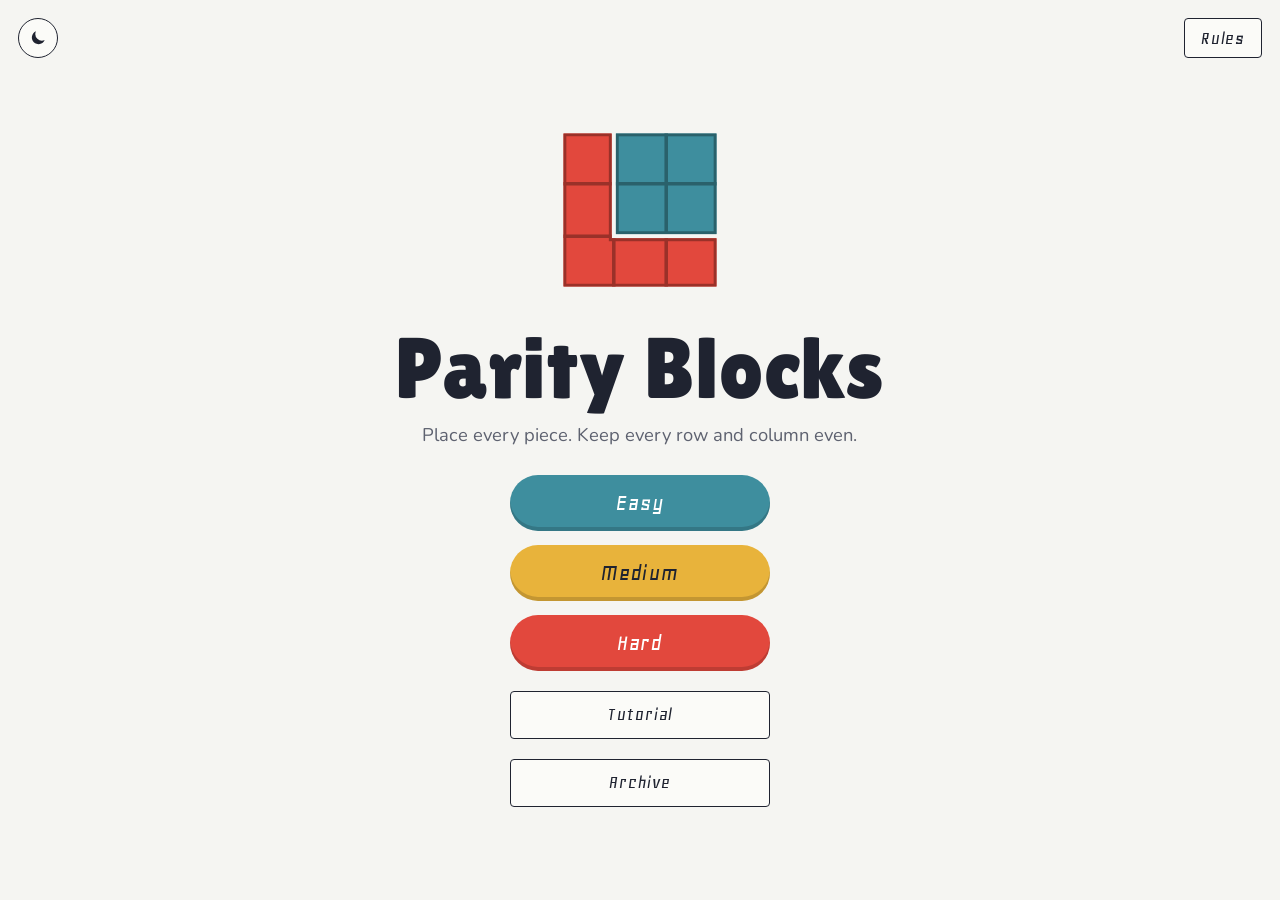
==== index.html @ cb3d7ec6 "Front page: V-and-square logo, Lilita One title, teal/gold/vermilion rounded level buttons, square s" ====
<!DOCTYPE html>
<!--
  ═══════════════════════════════════════════════════════════════════════
  PARITY BLOCKS: SPLASH SCREEN
  ═══════════════════════════════════════════════════════════════════════

  EDIT GUIDE: search this file for these tags to find each kind of setting:

    [FONTS]        typefaces, sizes, weights        (font link in <head> + CSS)
    [COLORS]       every color on the page          (CSS :root block)
    [POSITIONING]  layout, spacing, sizes, placement (CSS :root block + rules)
    [IMAGES]       logo, favicon, background image  (<head>, CSS, <body>)
    [CONTENT]      tagline, button labels           (<body>; rules text is in rules.js)
    [BEHAVIOR]     what the difficulty buttons do   (<script>)

  The old puzzle sandbox (admin tool) now lives in sandbox.html.
  ═══════════════════════════════════════════════════════════════════════
-->
<html lang="en">
<head>
<meta charset="UTF-8">
<meta name="viewport" content="width=device-width, initial-scale=1.0">
<title>Parity Blocks</title>

<!-- [IMAGES] Browser-tab icon. Point href at any .svg / .png / .ico in assets/. -->
<link rel="icon" type="image/svg+xml" href="assets/logo.svg">

<!-- Light / dark mode: first, so the page never flashes the wrong colors -->
<script src="theme.js"></script>

<!-- [FONTS] Step 1 of 2: load the fonts from Google Fonts.
     To change fonts: pick new ones at https://fonts.google.com, copy their
     "family=" part into this URL, then update --font-display / --font-body
     in the :root block below (step 2). Delete this <link> entirely if you
     only want system fonts. -->
<link rel="preconnect" href="https://fonts.googleapis.com">
<link rel="preconnect" href="https://fonts.gstatic.com" crossorigin>
<link href="https://fonts.googleapis.com/css2?family=Geo&family=Lilita+One&family=Nunito:wght@400;600;700&display=swap" rel="stylesheet">

<!-- Rules popup + Rules button styles (shared with play.html) -->
<link rel="stylesheet" href="rules.css">

<style>
  /* [FONTS] Locally hosted font for the title/logo text.
     To swap it: drop a new .ttf/.otf/.woff2 in the project, change the
     url() below, and (optionally) rename font-family here and in
     --font-logo. The variable font covers every weight from 400 to 700. */
  @font-face {
    font-family: 'Pixelify Sans';
    src: url('Pixelify_Sans/PixelifySans-VariableFont_wght.ttf') format('truetype');
    font-weight: 400 700;
    font-display: swap;
  }

  :root {
    /* ─────────────────────────────────────────────────────────────
       [FONTS] Step 2 of 2: which font is used where.
       The first name must match a family loaded in the <link> above;
       the names after it are fallbacks if that font fails to load.
       ───────────────────────────────────────────────────────────── */
    --font-logo:    'Lilita One', 'Segoe UI', sans-serif; /* "Parity Blocks" title (user's pick, 2026-11-02:
                                                            "Warm and friendly"). Before: 'Geo' (then set
                                                            --title-boldness to 0.045em and the title's
                                                            letter-spacing to 0.05em) */
    --font-display: 'Geo', 'Segoe UI', sans-serif;       /* buttons (kept Geo, user's choice) */
    --font-body:    'Nunito', 'Segoe UI', sans-serif;    /* notices (rules popup fonts: rules.css) */
    --font-tagline: 'Nunito', 'Segoe UI', sans-serif;    /* subheader under the title */

    /* [FONTS] Sizes. clamp(min, preferred, max) scales with screen width. */
    --title-size:   clamp(2.16rem, 10.08vw, 5.4rem);
    /* Extra thickness for the title: an outline in the letters' own color.
       0 = normal (Lilita One is bold already); Geo needed 0.045em. */
    --title-boldness: 0;
    --tagline-size: clamp(0.95rem, 2.6vw, 1.15rem);
    --button-size:  1.5rem;    /* Geo runs small, so these are larger than usual */

    /* [FONTS] Weights (must be a weight listed in the font <link>).
       Geo only comes in 400 (regular); anything higher gets a fake,
       browser-smeared bold. Raise these only if you switch fonts. */
    --title-weight:  400;
    --button-weight: 400;

    /* ─────────────────────────────────────────────────────────────
       [COLORS] Every color on the page is set here.
       Change a value once and it updates everywhere it's used.
       ───────────────────────────────────────────────────────────── */
    /* "Woodblock" (user's pick, 2026-11-02): paper page, ink text. Level
       buttons ("Warm and friendly", also the user's pick): rounded, in
       asagi teal, gold and vermilion, the same three colors as the
       🟦 🟨 🟥 in a shared result (play.html, Share).
       Same palette as game.css. Dark mode: html.dark below. */
    --color-bg:          #F5F5F2;   /* page background (paper) */
    --color-title:       #1F2330;   /* "Parity Blocks" heading (ink) */
    --color-text:        #1F2330;   /* main text */
    --color-text-dim:    #5E6270;   /* tagline, secondary text */

    --color-easy:        #3E8E9E;   /* Easy button (asagi teal) */
    --color-medium:      #E8B33B;   /* Medium button (gold) */
    --color-hard:        #E2483D;   /* Hard button (vermilion) */
    --color-easy-text:   #FFFFFF;   /* the label on each */
    --color-medium-text: #1F2330;
    --color-hard-text:   #FFFFFF;
    --color-button-line: #1F2330;   /* the fine ink border on buttons */
    --color-key-edge:    rgba(0, 0, 0, 0.14);   /* the soft shade along a button's bottom */

    --color-panel:       #FBFBF8;   /* "coming soon" notice, Archive background */
    --color-panel-border:#DCDDD6;   /* their outline */
    --color-focus:       #2B4C7E;   /* keyboard-focus ring on buttons (indigo) */
    --color-overlay:     rgba(31, 35, 48, 0.45);

    /* ─────────────────────────────────────────────────────────────
       [POSITIONING] Sizes and spacing.
       ───────────────────────────────────────────────────────────── */
    --logo-size:       clamp(110px, 26vw, 170px);  /* logo width & height */
    --stack-gap:       28px;    /* space between logo, title block, buttons */
    --button-width:    260px;   /* width of each difficulty button */
    --button-height:   56px;    /* height of each difficulty button */
    --button-gap:      14px;    /* space between the three buttons */
    --button-radius:   999px;   /* corner roundness (0 = square, 999px = pill) */

    --rules-top:       18px;    /* Rules button distance from top edge */
    --rules-right:     18px;    /* Rules button distance from right edge */


    /* [IMAGES] Optional full-page background image.
       e.g. url('assets/background.jpg'). Leave as none for a plain color. */
    --bg-image: none;
  }
  /* [COLORS] Dark mode (theme.js; the button is in the Rules popup, next
     to Large text). The level buttons keep their colors. */
  html.dark {
    --color-bg:          #12151D;
    --color-title:       #EDEAE3;
    --color-text:        #EDEAE3;
    --color-text-dim:    #A3A6B0;
    --color-button-line: #EDEAE3;
    --color-key-edge:    rgba(0, 0, 0, 0.3);
    --color-panel:       #181C26;
    --color-panel-border:#2C3240;
    --color-focus:       #8FA9D6;
    --color-overlay:     rgba(0, 0, 0, 0.6);
  }

  * { box-sizing: border-box; margin: 0; padding: 0; }
  html, body { height: 100%; }

  body {
    font-family: var(--font-body);
    color: var(--color-text);
    background-color: var(--color-bg);
    /* [IMAGES] Optional background image. Change background-size to
       `contain` or a fixed size if needed. */
    background-image: var(--bg-image);
    background-size: cover;
    background-position: center;
    background-repeat: no-repeat;
  }

  /* ── [POSITIONING] Main column ──────────────────────────────────
     Everything (logo, title, buttons) is stacked in one centered column.
       • justify-content: vertical placement.
           center     = middle of screen (current)
           flex-start = top   (add padding-top to push down)
           flex-end   = bottom
       • align-items: horizontal placement (center / flex-start / flex-end).
       • To reorder elements, move them in the HTML or set `order:` on them. */
  .splash {
    min-height: 100%;
    display: flex;
    flex-direction: column;
    justify-content: center;
    align-items: center;
    gap: var(--stack-gap);
    padding: 72px 16px 40px;     /* top / sides / bottom breathing room */
    text-align: center;
  }

  /* [IMAGES] [POSITIONING] Logo image size. Its file is set in the <img> tag. */
  .logo {
    width: var(--logo-size);
    height: var(--logo-size);
    object-fit: contain;
    display: block;
  }

  /* [FONTS] Title text */
  .title {
    font-family: var(--font-logo);
    font-size: var(--title-size);
    font-weight: var(--title-weight);
    color: var(--color-title);
    -webkit-text-stroke: var(--title-boldness) currentColor;
    paint-order: stroke fill;
    letter-spacing: 0.01em;      /* (Geo needed 0.05em so its thickened letters didn't touch) */
    line-height: 1.05;
  }

  /* [FONTS] Tagline under the title */
  .tagline {
    margin-top: 8px;               /* [POSITIONING] gap between title and tagline */
    font-family: var(--font-tagline);
    font-size: var(--tagline-size);
    color: var(--color-text-dim);
  }

  /* ── [POSITIONING] Difficulty buttons ───────────────────────────
     flex-direction: column = stacked vertically (current).
     Change to `row` (and add flex-wrap: wrap) to lay them side by side. */
  .difficulty {
    display: flex;
    flex-direction: column;
    gap: var(--button-gap);
    width: 100%;
    max-width: var(--button-width);
  }

  .difficulty-btn {
    height: var(--button-height);
    border: none;
    border-radius: var(--button-radius);
    font-family: var(--font-display);          /* [FONTS] */
    font-size: var(--button-size);             /* [FONTS] */
    font-weight: var(--button-weight);         /* [FONTS] */
    letter-spacing: 0.04em;
    cursor: pointer;
    box-shadow: inset 0 -4px 0 rgba(0, 0, 0, 0.16);   /* a soft darker band along the bottom */
    transition: transform 0.1s, box-shadow 0.1s, filter 0.15s;
  }
  .difficulty-btn:hover  { filter: brightness(1.05); transform: translateY(-1px); }
  .difficulty-btn:active { transform: translateY(1px); box-shadow: inset 0 -1px 0 rgba(0, 0, 0, 0.16); }

  /* [COLORS] Per-difficulty button colors (values live in :root) */
  .difficulty-btn[data-difficulty="easy"]   { background: var(--color-easy);   color: var(--color-easy-text); }
  .difficulty-btn[data-difficulty="medium"] { background: var(--color-medium); color: var(--color-medium-text); }
  .difficulty-btn[data-difficulty="hard"]   { background: var(--color-hard);   color: var(--color-hard-text); }

  /* ── [POSITIONING] Rules (top-right) and Tutorial (bottom) buttons ──
     Their look (colors, font) comes from .rules-btn in rules.css.
     Rules: pinned to the top-right corner. Tutorial: under the
     difficulty buttons, same width as them. */
  .rules-top {
    position: fixed;
    top: var(--rules-top);
    right: var(--rules-right);
    z-index: 10;
  }
  .theme-top {                     /* the dark mode button, mirroring Rules */
    position: fixed;
    top: var(--rules-top);
    left: var(--rules-right);
    z-index: 10;
  }
  .rules-bottom {
    width: 100%;
    max-width: var(--button-width);
    height: 48px;
    margin-top: -8px;              /* sits a little closer to the buttons above */
    display: flex;                 /* it's a link, so center its text like a button */
    align-items: center;
    justify-content: center;
    text-decoration: none;
  }

  .difficulty-btn:focus-visible {
    outline: 3px solid var(--color-focus);
    outline-offset: 3px;
  }

  /* Small "coming soon" notice shown when a difficulty has no game yet */
  .toast {
    position: fixed;
    left: 50%;
    bottom: 24px;
    transform: translateX(-50%) translateY(10px);
    background: var(--color-panel);
    border: 1px solid var(--color-panel-border);
    color: var(--color-text);
    padding: 10px 18px;
    border-radius: 10px;
    font-size: 0.9rem;
    opacity: 0;
    pointer-events: none;
    transition: opacity 0.2s, transform 0.2s;
  }
  .toast.visible { opacity: 1; transform: translateX(-50%) translateY(0); }

  /* ── Archive: a calendar with a star on each day a puzzle was solved ──
     [COLORS] the stars use the three difficulty colors from :root */
  .cal-backdrop {
    position: fixed; inset: 0; z-index: 50;
    display: flex; align-items: center; justify-content: center; padding: 16px;
    background: var(--color-overlay);
  }
  .cal-backdrop[hidden] { display: none; }
  .cal {
    width: min(420px, 100%); max-height: 100%; overflow-y: auto;
    background: var(--color-panel); border: 1px solid var(--color-panel-border); border-radius: 18px;
    padding: 18px 18px 16px; box-shadow: 0 16px 40px rgba(0, 0, 0, 0.5);
  }
  .cal h2 { font-family: var(--font-display); font-weight: 400; font-size: 1.7rem; color: var(--color-title); text-align: center; margin-bottom: 10px; }
  .cal-nav { display: flex; align-items: center; justify-content: space-between; margin-bottom: 8px; }
  .cal-nav b { font-size: 1.15rem; font-weight: 700; }
  .cal-nav button {
    width: 40px; height: 40px; border-radius: 50%; border: 1px solid var(--color-panel-border);
    background: transparent; color: var(--color-text); font-size: 1.3rem; cursor: pointer;
  }
  .cal-nav button:disabled { opacity: 0.3; cursor: default; }
  .cal-grid { display: grid; grid-template-columns: repeat(7, 1fr); gap: 4px; }
  .cal-grid .wd { font-size: 0.8rem; color: var(--color-text-dim); text-align: center; padding-bottom: 2px; }
  .cal-day {
    aspect-ratio: 1; border-radius: 8px; background: rgba(128, 128, 128, 0.08);
    display: flex; flex-direction: column; align-items: center; justify-content: flex-start;
    padding-top: 4px; font-size: 0.85rem; color: var(--color-text-dim);
  }
  .cal-day.today { box-shadow: 0 0 0 2px var(--color-focus); color: var(--color-text); }
  .cal-day .stars { display: flex; flex-wrap: wrap; justify-content: center; gap: 1px; margin-top: 2px; }
  .cal-day .stars svg { width: 16px; height: 16px; }
  .star-easy   { fill: var(--color-easy); }
  .star-medium { fill: var(--color-medium); }
  .star-hard   { fill: var(--color-hard); }
  .star-easy, .star-medium, .star-hard { stroke: rgba(0, 0, 0, 0.3); stroke-width: 1; stroke-linejoin: round; }
  .cal-legend { display: flex; justify-content: center; gap: 16px; margin: 12px 0 4px; font-size: 0.9rem; color: var(--color-text-dim); }
  .cal-legend span { display: inline-flex; align-items: center; gap: 4px; }
  .cal-legend svg { width: 15px; height: 15px; }
  .cal-total { text-align: center; font-size: 0.9rem; color: var(--color-text-dim); margin-bottom: 12px; }
  .cal-close {
    display: block; width: 100%; height: 46px; border: 2px solid var(--color-button-line); border-radius: 4px; cursor: pointer;
    box-shadow: inset 0 -3px 0 var(--color-key-edge);
    font-family: var(--font-display); font-size: 1.25rem; letter-spacing: 0.04em;
    background: var(--color-title); color: var(--color-bg);
  }
</style>
</head>
<body>

<!-- [POSITIONING] Rules button, pinned to the top-right corner via .rules-top -->
<button class="rules-btn rules-top" type="button" data-open-rules>Rules</button>

<!-- [POSITIONING] Dark mode on / off (moon / sun; theme.js), pinned to the top-left corner -->
<button class="theme-toggle theme-top" type="button" data-theme-toggle aria-label="Switch to dark mode"></button>

<main class="splash">

  <!-- [IMAGES] Logo. To replace it, overwrite assets/logo.svg, or put a new
       file in assets/ and change src (e.g. src="assets/logo.png").
       Keep alt text descriptive. Size is set by --logo-size in CSS.
       To ADD another image, copy this line, change src/alt, and give it its
       own class for sizing. -->
  <img class="logo" src="assets/logo.svg" alt="Parity Blocks logo">

  <!-- [CONTENT] Title + tagline. If your logo image already contains the
       name, you can delete the <h1> (keep the tagline or remove it too). -->
  <div>
    <h1 class="title">Parity Blocks</h1>
    <p class="tagline">Place every piece. Keep every row and column even.</p>
  </div>

  <!-- [CONTENT] Difficulty buttons. data-difficulty is what the script
       reads, so leave it alone. Change only the visible label. -->
  <nav class="difficulty" aria-label="Choose difficulty">
    <button class="difficulty-btn" type="button" data-difficulty="easy">Easy</button>
    <button class="difficulty-btn" type="button" data-difficulty="medium">Medium</button>
    <button class="difficulty-btn" type="button" data-difficulty="hard">Hard</button>
  </nav>

  <!-- [CONTENT] Tutorial button, at the bottom (opens tutorial.html; its
       ✕ and Finish buttons come back here). Rules stay in the top-right corner. -->
  <a class="rules-btn rules-bottom" href="tutorial.html">Tutorial</a>

  <!-- [CONTENT] Archive: opens the calendar of solved puzzles below -->
  <button class="rules-btn rules-bottom" type="button" id="archive-btn">Archive</button>

</main>

<!-- The Archive calendar: a star on each day this player solved a puzzle
     (teal = Easy, gold = Medium, vermilion = Hard). Kept in this browser only
     (progress.js). Drawn by showMonth() below. -->
<div class="cal-backdrop" id="cal-popup" hidden>
  <div class="cal" role="dialog" aria-modal="true" aria-labelledby="cal-title">
    <h2 id="cal-title">Archive</h2>
    <div class="cal-nav">
      <button type="button" id="cal-prev" aria-label="Previous month">&lsaquo;</button>
      <b id="cal-month"></b>
      <button type="button" id="cal-next" aria-label="Next month">&rsaquo;</button>
    </div>
    <div class="cal-grid" id="cal-grid"></div>
    <div class="cal-legend" id="cal-legend"></div>
    <p class="cal-total" id="cal-total"></p>
    <button type="button" class="cal-close" id="cal-close">Close</button>
  </div>
</div>


<div class="toast" id="toast" role="status" aria-live="polite"></div>

<!-- The rules popup: text and pictures in rules.js, which needs shapes.js -->
<script src="shapes.js"></script>
<script src="rules.js"></script>
<script src="progress.js"></script>
<script>
/* ═══════════════════════════════════════════════════════════════════
   [BEHAVIOR] Where each difficulty button goes.
   play.html?level=<difficulty> opens whatever is published for it in
   published.js (set from the sandbox's Publish button). null = no link;
   the button shows "coming soon".
═══════════════════════════════════════════════════════════════════ */
const DIFFICULTY_LINKS = {
  easy:   'play.html?level=easy',
  medium: 'play.html?level=medium',
  hard:   'play.html?level=hard',
};

const toastEl = document.getElementById('toast');
let toastTimer = null;

function showToast(msg) {
  toastEl.textContent = msg;
  toastEl.classList.add('visible');
  clearTimeout(toastTimer);
  toastTimer = setTimeout(() => toastEl.classList.remove('visible'), 2200);
}

document.querySelectorAll('.difficulty-btn[data-difficulty]').forEach(btn => {
  btn.addEventListener('click', () => {
    const level = btn.dataset.difficulty;
    const url = DIFFICULTY_LINKS[level];
    if (url) {
      window.location.href = url;
    } else {
      showToast(btn.textContent.trim() + ' puzzles are coming soon');
    }
  });
});

/* ═══════════════════════════════════════════════════════════════════
   [BEHAVIOR] Archive calendar. One star per difficulty on each day it
   was solved (solving the same one twice that day still shows one star).
   Opens on the current month; ‹ › go back and forward (not past this
   month). Days are the player's own calendar days.
═══════════════════════════════════════════════════════════════════ */
const LEVELS = [['easy', 'Easy'], ['medium', 'Medium'], ['hard', 'Hard']];
const STAR_PATH = 'M12 2.5l2.9 6.1 6.6.8-4.9 4.6 1.3 6.6L12 17.3l-5.9 3.3 1.3-6.6-4.9-4.6 6.6-.8z';
const star = level => `<svg viewBox="0 0 24 24" aria-hidden="true"><path class="star-${level}" d="${STAR_PATH}"/></svg>`;
const calPopup = document.getElementById('cal-popup');
let shownMonth = null;     // a Date on the 1st of the month being shown

function showMonth(){
  const solves = loadSolves();
  const byDay = {};        // 'YYYY-MM-DD' → Set of levels solved that day
  solves.forEach(s => { (byDay[s.date] = byDay[s.date] || new Set()).add(s.level); });
  const y = shownMonth.getFullYear(), m = shownMonth.getMonth();
  document.getElementById('cal-month').textContent = shownMonth.toLocaleDateString(undefined, { month: 'long', year: 'numeric' });
  const now = new Date();
  document.getElementById('cal-next').disabled = y === now.getFullYear() && m === now.getMonth();
  const grid = document.getElementById('cal-grid');
  // Weekday headings (starting Sunday), in the browser's language
  let html = [...Array(7)].map((_, i) => `<div class="wd">${new Date(2026, 1, 1 + i).toLocaleDateString(undefined, { weekday: 'narrow' })}</div>`).join('');
  const first = new Date(y, m, 1).getDay(), days = new Date(y, m + 1, 0).getDate();
  html += '<div></div>'.repeat(first);
  let solvedThisMonth = 0;
  for (let d = 1; d <= days; d++) {
    const key = localDay(new Date(y, m, d));
    const done = byDay[key] || new Set();
    solvedThisMonth += done.size;
    const label = done.size ? ' (solved: ' + LEVELS.filter(([l]) => done.has(l)).map(([, n]) => n).join(', ') + ')' : '';
    html += `<div class="cal-day${key === localDay() ? ' today' : ''}" aria-label="${d}${label}">${d}`
          + `<div class="stars">${LEVELS.filter(([l]) => done.has(l)).map(([l]) => star(l)).join('')}</div></div>`;
  }
  grid.innerHTML = html;
  document.getElementById('cal-total').textContent = solvedThisMonth
    ? `${solvedThisMonth} solved this month`
    : (solves.length ? 'Nothing solved this month' : 'Solve a puzzle to earn your first star.');
}
document.getElementById('cal-legend').innerHTML = LEVELS.map(([l, n]) => `<span>${star(l)}${n}</span>`).join('');
document.getElementById('archive-btn').addEventListener('click', () => {
  const now = new Date();
  shownMonth = new Date(now.getFullYear(), now.getMonth(), 1);
  showMonth();
  calPopup.hidden = false;
  document.getElementById('cal-close').focus();
});
document.getElementById('cal-prev').onclick = () => { shownMonth.setMonth(shownMonth.getMonth() - 1); showMonth(); };
document.getElementById('cal-next').onclick = () => { shownMonth.setMonth(shownMonth.getMonth() + 1); showMonth(); };
const closeCal = () => { calPopup.hidden = true; };
document.getElementById('cal-close').onclick = closeCal;
calPopup.addEventListener('click', e => { if (e.target === calPopup) closeCal(); });
document.addEventListener('keydown', e => { if (e.key === 'Escape' && !calPopup.hidden) closeCal(); });
</script>
</body>
</html>
---- rules.css ----
/* ═══════════════════════════════════════════════════════════════════
   RULES POPUP + RULES BUTTON
   Shared by index.html (splash) and play.html (game). The popup's text
   and pictures are built in rules.js; everything about how it looks is
   here. Search for [FONTS] [COLORS] [POSITIONING].
═══════════════════════════════════════════════════════════════════ */
:root {
  /* [FONTS] Geo for headings and buttons; Nunito for the text you read */
  --rules-font:          'Geo', 'Segoe UI', sans-serif;
  --rules-text-font:     'Nunito', 'Segoe UI', sans-serif;
  --rules-title-size:    2rem;
  --rules-heading-size:  1.5rem;     /* "Goals" / "Rules" */
  --rules-text-size:     1rem;
  --rules-caption-size:  0.9rem;     /* labels under pictures */
  --rules-count-font:    'Nunito', system-ui, sans-serif;  /* row/column counts */
  --rules-count-size:    19px;

  /* [COLORS] Woodblock, light mode (default); dark mode is the html.dark
     block below. Same colors as game.css. */
  --rules-panel:         #FBFBF8;    /* popup background */
  --rules-panel-border:  #DCDDD6;
  --rules-overlay:       rgba(31, 35, 48, 0.45);
  --rules-title:         #1F2330;    /* headings */
  --rules-text:          #1F2330;
  --rules-text-dim:      #5E6270;    /* hint line, picture captions */
  --rules-even:          #5E8A3E;    /* green highlighter: even row/column */
  --rules-odd:           #D23A2F;    /* red highlighter: odd row/column, "not allowed" mark */
  --rules-highlight-opacity: 0.4;    /* red highlighter strength */
  --rules-highlight-even-opacity: 0.4;   /* green highlighter strength */
  --rules-board:         #DCDFE6;    /* frame behind picture boards (as on the board) */
  --rules-cell:          #FFFFFF;    /* an empty square in pictures */
  --rules-dotted:        #E2483D;    /* dotted lines: vermilion */
  --rules-arrow:         #1F2330;    /* reflect / rotate arrows */
  --rules-empty:         #2B4C7E;    /* ring marking an empty open square (analyzer) */
  --rules-button:        #1F2330;    /* "Got it" button (filled ink) */
  --rules-button-text:   #F5F5F2;
  --rules-btn-bg:        #FBFBF8;    /* the small plain buttons: Rules, Large text, Dark mode */
  --rules-btn-hover:     #ECECE6;
  --rules-btn-line:      #1F2330;    /* their fine ink border */

  /* [POSITIONING] */
  --rules-width:         600px;      /* popup max width */
  --rules-item-gap:      22px;       /* space between each goal/rule */
}
/* [COLORS] Dark mode (theme.js) */
html.dark {
  --rules-panel:         #181C26;
  --rules-panel-border:  #2C3240;
  --rules-overlay:       rgba(0, 0, 0, 0.6);
  --rules-title:         #EDEAE3;
  --rules-text:          #EDEAE3;
  --rules-text-dim:      #A3A6B0;
  --rules-even:          #9CC57A;
  --rules-odd:           #F06A5E;
  --rules-board:         #0B0E15;
  --rules-cell:          #1F2533;
  --rules-dotted:        #F06A5E;
  --rules-arrow:         #EDEAE3;
  --rules-empty:         #8FA9D6;
  --rules-button:        #EDEAE3;
  --rules-button-text:   #12151D;
  --rules-btn-bg:        #1F2533;
  --rules-btn-hover:     #2A3142;
  --rules-btn-line:      #EDEAE3;
}

/* ── The "Rules" button (top-right of each page) ── */
.rules-btn {
  height: 40px;
  padding: 0 16px;
  border-radius: 4px;
  border: 1.5px solid var(--rules-btn-line);
  background: var(--rules-btn-bg);
  color: var(--rules-text);
  font-family: var(--rules-font);
  font-size: 1.2rem;
  letter-spacing: 0.04em;
  cursor: pointer;
  transition: background 0.15s, transform 0.1s;
}
.rules-btn:hover { background: var(--rules-btn-hover); }
.rules-btn:active { transform: translateY(1px); }
.rules-btn:focus-visible { outline: 3px solid #2443d6; outline-offset: 3px; }

/* ── The moon / sun button (theme.js): dark mode on or off, any time ──
   Top left of the start screen and the puzzle page. */
.theme-toggle {
  width: 40px; height: 40px; border-radius: 50%; padding: 0;
  border: 1.5px solid var(--rules-btn-line);
  background: var(--rules-btn-bg); color: var(--rules-text);
  display: inline-flex; align-items: center; justify-content: center;
  cursor: pointer; transition: background 0.15s, transform 0.1s;
}
.theme-toggle:hover { background: var(--rules-btn-hover); }
.theme-toggle:active { transform: translateY(1px); }
.theme-toggle:focus-visible { outline: 3px solid #2B4C7E; outline-offset: 3px; }

/* ── Popup ── */
.rules-backdrop {
  position: fixed;
  inset: 0;
  z-index: 1000;
  background: var(--rules-overlay);
  display: flex;
  align-items: center;
  justify-content: center;
  padding: 16px;
}
.rules-backdrop[hidden] { display: none; }

.rules-popup {
  position: relative;
  width: 100%;
  max-width: var(--rules-width);
  max-height: calc(100vh - 32px);
  max-height: calc(100dvh - 32px);
  overflow-y: auto;
  background: var(--rules-panel);
  border: 1px solid var(--rules-panel-border);
  border-radius: 18px;
  padding: 62px 26px 22px;          /* room at the top for the Large text button */
  color: var(--rules-text);
  font-family: var(--rules-text-font);
  box-shadow: 0 20px 50px rgba(0, 0, 0, 0.5);
  text-align: left;
  user-select: none;
  outline: none;
}
.rules-popup h2, .rules-popup h3 { font-family: var(--rules-font); }
.rules-popup h2 {
  font-size: var(--rules-title-size);
  font-weight: 400;
  color: var(--rules-title);
  margin: 0 0 6px;
}
.rules-popup h3 {
  font-size: var(--rules-heading-size);
  font-weight: 400;
  color: var(--rules-title);
  margin: 18px 0 10px;
  padding-bottom: 6px;
  border-bottom: 1px solid var(--rules-panel-border);
}
.rules-close {
  position: absolute;
  top: 12px;
  right: 12px;
  width: 36px;
  height: 36px;
  border: none;
  border-radius: 50%;
  background: transparent;
  color: var(--rules-text-dim);
  font-size: 1.6rem;
  line-height: 1;
  cursor: pointer;
}
.rules-close:hover { color: var(--rules-text); background: rgba(128, 128, 128, 0.12); }

/* ── "Large text" / "Standard text" and "Dark mode" / "Light mode" ──
   Side by side at the top-left of the rules popup and the tutorial
   (.view-btns). Large text puts the class "large-text" on the page
   (<html>) and remembers it in localStorage ('pb_largeText'); Dark mode
   is theme.js ('pb_theme'). The rules and tutorial share both. */
.view-btns {
  position: absolute; top: 12px; left: 14px; z-index: 5;
  display: flex; gap: 8px;
}
.text-size-btn {
  height: 38px; padding: 0 16px; border-radius: 4px;
  border: 1.5px solid var(--rules-btn-line);
  background: var(--rules-btn-bg); color: var(--rules-text);
  font-family: var(--rules-text-font); font-size: 1rem; font-weight: 400;
  cursor: pointer; white-space: nowrap;
}
.text-size-btn:hover { background: var(--rules-btn-hover); }
.text-size-btn.is-large-label { font-weight: 800; font-size: 1.05rem; }   /* "Large text" in bold */
.text-size-btn:focus-visible { outline: 3px solid #2443d6; outline-offset: 2px; }

/* Large text in the rules popup */
html.large-text .rules-popup { --rules-text-size: 1.8rem; --rules-caption-size: 1.45rem; max-width: 820px; }
html.large-text .rules-popup .rules-ok { font-size: 1.8rem; height: 60px; }

/* [POSITIONING] Each goal/rule: text, then its picture(s) underneath */
.rules-item {
  display: flex;
  flex-direction: column;
  align-items: stretch;
  gap: 10px;
  margin-bottom: var(--rules-item-gap);
}
.rules-item p {
  font-size: var(--rules-text-size);
  line-height: 1.4;
  margin: 0;
}
.rules-item .rules-num { color: var(--rules-title); margin-right: 6px; }
.rules-hint { color: var(--rules-text-dim); font-size: calc(var(--rules-text-size) * 0.9) !important; }

.rules-visuals {
  display: flex;
  flex-wrap: wrap;
  justify-content: center;
  align-items: center;
  gap: 14px;
}
.rules-figure {
  display: flex;
  flex-direction: column;
  align-items: center;
  gap: 6px;
  margin: 0;
}
.rules-figure figcaption {
  font-size: var(--rules-caption-size);
  color: var(--rules-text-dim);
}
.rules-figure svg { display: block; }

/* [POSITIONING] The three "check" pictures stay side by side, shrinking
   to fit narrow screens instead of stacking */
.rules-visuals.three { flex-wrap: nowrap; gap: 10px; }
.rules-visuals.three .rules-figure { flex: 1 1 0; min-width: 0; max-width: 180px; }
.rules-visuals.three svg { width: 100%; height: auto; }

.rules-ok {
  display: block;
  width: 100%;
  height: 48px;
  margin-top: 6px;
  background: var(--rules-button);
  color: var(--rules-button-text);
  font-family: var(--rules-font);
  font-size: 1.35rem;
  cursor: pointer;
  border-radius: 4px;
  border: 2px solid var(--rules-btn-line);
  box-shadow: inset 0 -3px 0 rgba(0, 0, 0, 0.14);
}
.rules-ok:hover { filter: brightness(1.15); }
.rules-ok:active { transform: translateY(1px); box-shadow: inset 0 -1px 0 rgba(0, 0, 0, 0.14); }
/* "Play the tutorial" button (puzzle page only): plain grey */
.rules-tutorial { background: var(--rules-btn-bg); color: var(--rules-text); margin-bottom: 8px; }
.rules-ok:focus-visible, .rules-close:focus-visible { outline: 3px solid #2443d6; outline-offset: 2px; }

/* ── Picture parts (SVG classes used by rules.js) ── */
.rb-frame    { fill: var(--rules-board); }
.rb-cell     { fill: var(--rules-cell); }
.rb-hl       { opacity: var(--rules-highlight-opacity); }   /* highlighter strokes */
.rb-hl.rb-even { opacity: var(--rules-highlight-even-opacity); }
.rb-even     { fill: var(--rules-even); }
.rb-odd      { fill: var(--rules-odd); }
.rb-count    { font-family: var(--rules-count-font); font-size: var(--rules-count-size); font-weight: 700; opacity: 1; }
.rb-no       { fill: none; stroke: var(--rules-odd); stroke-width: 3.5; }
.rb-no-x     { stroke: var(--rules-odd); stroke-width: 3.5; stroke-linecap: round; }
.rb-empty    { fill: none; stroke: var(--rules-empty); stroke-width: 2.5; }   /* analyzer: open square left empty */
.rb-arrow    { fill: none; stroke: var(--rules-arrow); stroke-width: 3; stroke-linecap: round; stroke-linejoin: round; }
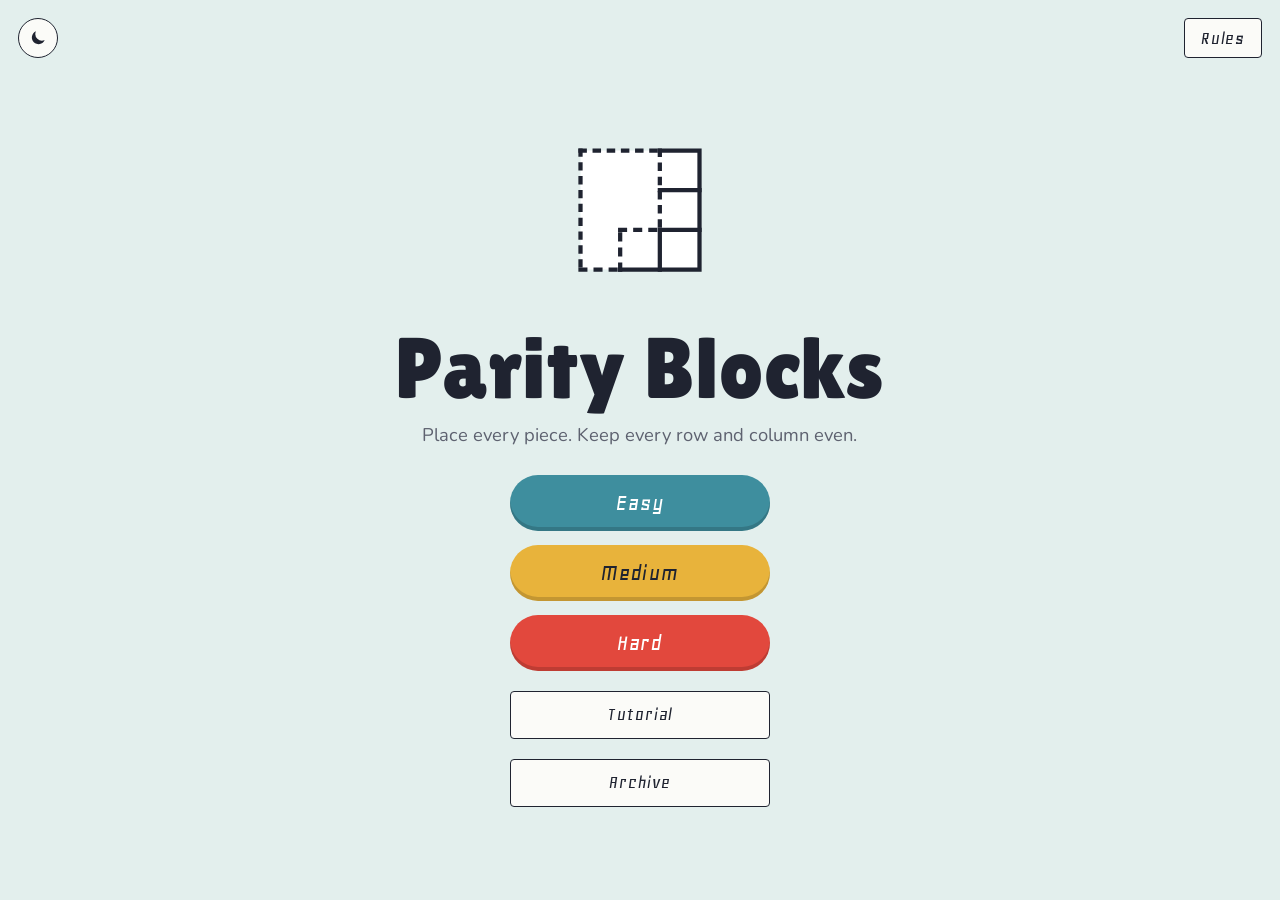
==== commit e69fde58: "Celadon page background (dark: deep teal-black); logo without the teal square Co-Authored-By: Claude" ====
--- a/index.html
+++ b/index.html
@@ -89,7 +89,7 @@
        asagi teal, gold and vermilion, the same three colors as the
        🟦 🟨 🟥 in a shared result (play.html, Share).
        Same palette as game.css. Dark mode: html.dark below. */
-    --color-bg:          #F5F5F2;   /* page background (paper) */
+    --color-bg:          #E3EFED;   /* page background: celadon, a pale teal-green (2026-11-03) */
     --color-title:       #1F2330;   /* "Parity Blocks" heading (ink) */
     --color-text:        #1F2330;   /* main text */
     --color-text-dim:    #5E6270;   /* tagline, secondary text */
@@ -129,7 +129,7 @@
   /* [COLORS] Dark mode (theme.js; the button is in the Rules popup, next
      to Large text). The level buttons keep their colors. */
   html.dark {
-    --color-bg:          #12151D;
+    --color-bg:          #0E1C1F;   /* dark celadon */
     --color-title:       #EDEAE3;
     --color-text:        #EDEAE3;
     --color-text-dim:    #A3A6B0;
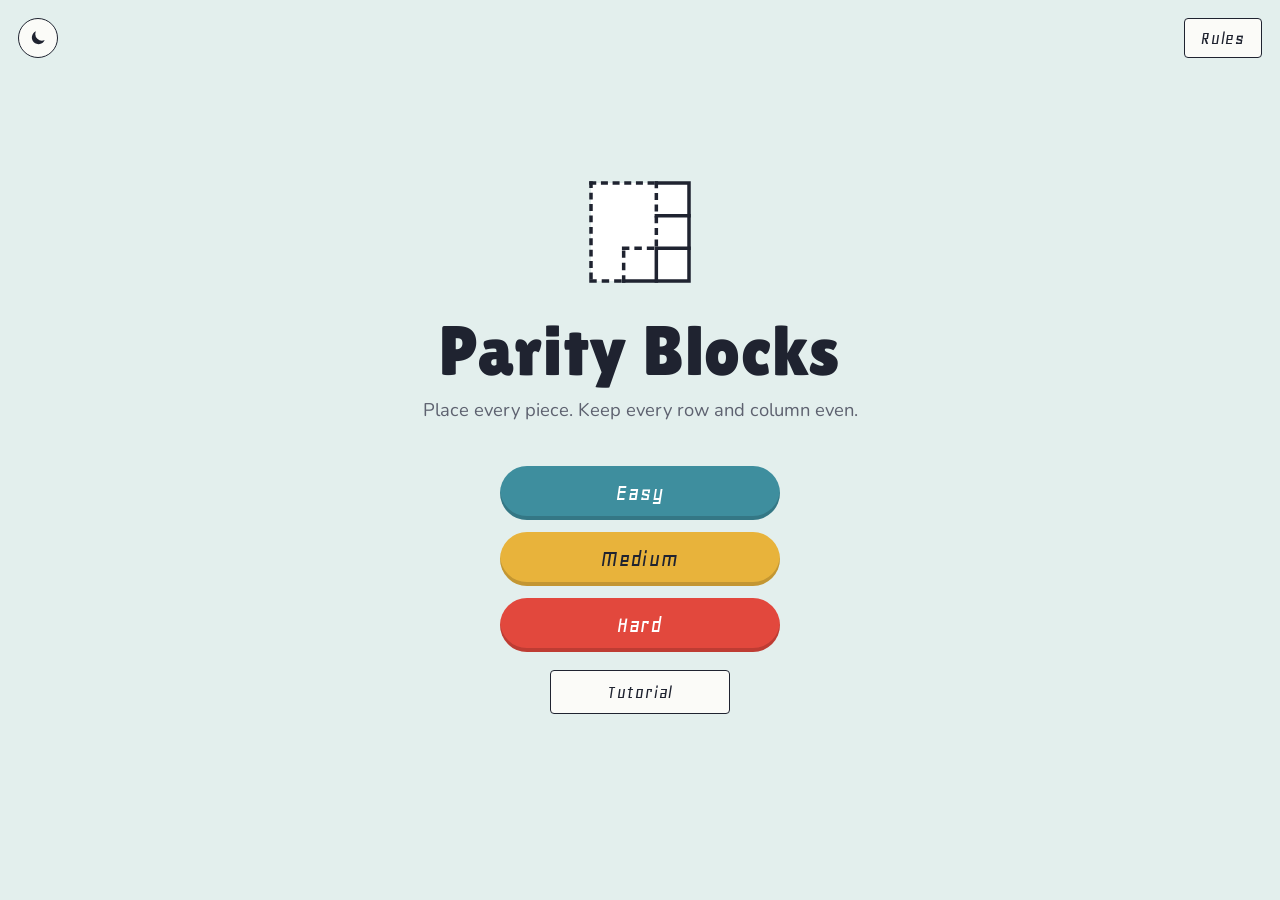
==== commit 1979db0b: "Start screen: hide Archive, glow behind the logo in dark mode, calmer spacing and sizes Co-Authored-" ====
--- a/index.html
+++ b/index.html
@@ -67,7 +67,7 @@
     --font-tagline: 'Nunito', 'Segoe UI', sans-serif;    /* subheader under the title */
 
     /* [FONTS] Sizes. clamp(min, preferred, max) scales with screen width. */
-    --title-size:   clamp(2.16rem, 10.08vw, 5.4rem);
+    --title-size:   clamp(2.6rem, 11vw, 4.4rem);
     /* Extra thickness for the title: an outline in the letters' own color.
        0 = normal (Lilita One is bold already); Geo needed 0.045em. */
     --title-boldness: 0;
@@ -111,11 +111,12 @@
     /* ─────────────────────────────────────────────────────────────
        [POSITIONING] Sizes and spacing.
        ───────────────────────────────────────────────────────────── */
-    --logo-size:       clamp(110px, 26vw, 170px);  /* logo width & height */
-    --stack-gap:       28px;    /* space between logo, title block, buttons */
-    --button-width:    260px;   /* width of each difficulty button */
-    --button-height:   56px;    /* height of each difficulty button */
-    --button-gap:      14px;    /* space between the three buttons */
+    --logo-size:       clamp(110px, 30vw, 140px);  /* logo width & height (the file has a margin round the grid) */
+    --brand-gap:       12px;    /* space between the logo and the title */
+    --stack-gap:       44px;    /* space between the title block and the buttons */
+    --button-width:    280px;   /* width of each difficulty button */
+    --button-height:   54px;    /* height of each difficulty button */
+    --button-gap:      12px;    /* space between the three buttons */
     --button-radius:   999px;   /* corner roundness (0 = square, 999px = pill) */
 
     --rules-top:       18px;    /* Rules button distance from top edge */
@@ -171,8 +172,17 @@
     justify-content: center;
     align-items: center;
     gap: var(--stack-gap);
-    padding: 72px 16px 40px;     /* top / sides / bottom breathing room */
+    /* (more room at the bottom than the top, so the whole stack sits a
+       little above the middle, which looks centred to the eye) */
+    padding: 72px 16px 96px;
     text-align: center;
+  }
+  /* The logo, title and tagline: close together */
+  .brand { display: flex; flex-direction: column; align-items: center; gap: var(--brand-gap); }
+  /* The level buttons and Tutorial */
+  .actions {
+    display: flex; flex-direction: column; align-items: center; gap: 18px;
+    width: 100%; max-width: var(--button-width);
   }
 
   /* [IMAGES] [POSITIONING] Logo image size. Its file is set in the <img> tag. */
@@ -182,6 +192,9 @@
     object-fit: contain;
     display: block;
   }
+  /* [COLORS] Dark mode: a soft light glow round the logo, so its dark
+     outline shows against the dark page */
+  html.dark .logo { filter: drop-shadow(0 0 10px rgba(190, 230, 225, 0.35)) drop-shadow(0 0 2px rgba(190, 230, 225, 0.5)); }
 
   /* [FONTS] Title text */
   .title {
@@ -197,7 +210,7 @@
 
   /* [FONTS] Tagline under the title */
   .tagline {
-    margin-top: 8px;               /* [POSITIONING] gap between title and tagline */
+    margin-top: 10px;              /* [POSITIONING] gap between title and tagline */
     font-family: var(--font-tagline);
     font-size: var(--tagline-size);
     color: var(--color-text-dim);
@@ -252,9 +265,8 @@
   }
   .rules-bottom {
     width: 100%;
-    max-width: var(--button-width);
-    height: 48px;
-    margin-top: -8px;              /* sits a little closer to the buttons above */
+    max-width: 180px;              /* narrower than the levels: it's a lesser button */
+    height: 44px;
     display: flex;                 /* it's a link, so center its text like a button */
     align-items: center;
     justify-content: center;
@@ -346,29 +358,35 @@
        Keep alt text descriptive. Size is set by --logo-size in CSS.
        To ADD another image, copy this line, change src/alt, and give it its
        own class for sizing. -->
-  <img class="logo" src="assets/logo.svg" alt="Parity Blocks logo">
-
-  <!-- [CONTENT] Title + tagline. If your logo image already contains the
-       name, you can delete the <h1> (keep the tagline or remove it too). -->
-  <div>
-    <h1 class="title">Parity Blocks</h1>
-    <p class="tagline">Place every piece. Keep every row and column even.</p>
+  <!-- [POSITIONING] Two groups: the brand (logo, title, tagline) sit close
+       together; the buttons sit together below, with more room between
+       the two groups. -->
+  <header class="brand">
+    <img class="logo" src="assets/logo.svg" alt="Parity Blocks logo">
+    <!-- [CONTENT] Title + tagline -->
+    <div>
+      <h1 class="title">Parity Blocks</h1>
+      <p class="tagline">Place every piece. Keep every row and column even.</p>
+    </div>
+  </header>
+
+  <div class="actions">
+    <!-- [CONTENT] Difficulty buttons. data-difficulty is what the script
+         reads, so leave it alone. Change only the visible label. -->
+    <nav class="difficulty" aria-label="Choose difficulty">
+      <button class="difficulty-btn" type="button" data-difficulty="easy">Easy</button>
+      <button class="difficulty-btn" type="button" data-difficulty="medium">Medium</button>
+      <button class="difficulty-btn" type="button" data-difficulty="hard">Hard</button>
+    </nav>
+
+    <!-- [CONTENT] Tutorial button, under the levels (opens tutorial.html; its
+         ✕ and Finish buttons come back here). Rules stay in the top-right corner. -->
+    <a class="rules-btn rules-bottom" href="tutorial.html">Tutorial</a>
+
+    <!-- [CONTENT] Archive (calendar of solved puzzles) is hidden for now
+         (user, 2026-11-03). To bring it back, put this line back:
+         <button class="rules-btn rules-bottom" type="button" id="archive-btn">Archive</button> -->
   </div>
-
-  <!-- [CONTENT] Difficulty buttons. data-difficulty is what the script
-       reads, so leave it alone. Change only the visible label. -->
-  <nav class="difficulty" aria-label="Choose difficulty">
-    <button class="difficulty-btn" type="button" data-difficulty="easy">Easy</button>
-    <button class="difficulty-btn" type="button" data-difficulty="medium">Medium</button>
-    <button class="difficulty-btn" type="button" data-difficulty="hard">Hard</button>
-  </nav>
-
-  <!-- [CONTENT] Tutorial button, at the bottom (opens tutorial.html; its
-       ✕ and Finish buttons come back here). Rules stay in the top-right corner. -->
-  <a class="rules-btn rules-bottom" href="tutorial.html">Tutorial</a>
-
-  <!-- [CONTENT] Archive: opens the calendar of solved puzzles below -->
-  <button class="rules-btn rules-bottom" type="button" id="archive-btn">Archive</button>
 
 </main>
 
@@ -472,7 +490,9 @@
     : (solves.length ? 'Nothing solved this month' : 'Solve a puzzle to earn your first star.');
 }
 document.getElementById('cal-legend').innerHTML = LEVELS.map(([l, n]) => `<span>${star(l)}${n}</span>`).join('');
-document.getElementById('archive-btn').addEventListener('click', () => {
+// (the Archive button is hidden for now; this only runs if it's on the page)
+const archiveBtn = document.getElementById('archive-btn');
+if (archiveBtn) archiveBtn.addEventListener('click', () => {
   const now = new Date();
   shownMonth = new Date(now.getFullYear(), now.getMonth(), 1);
   showMonth();
